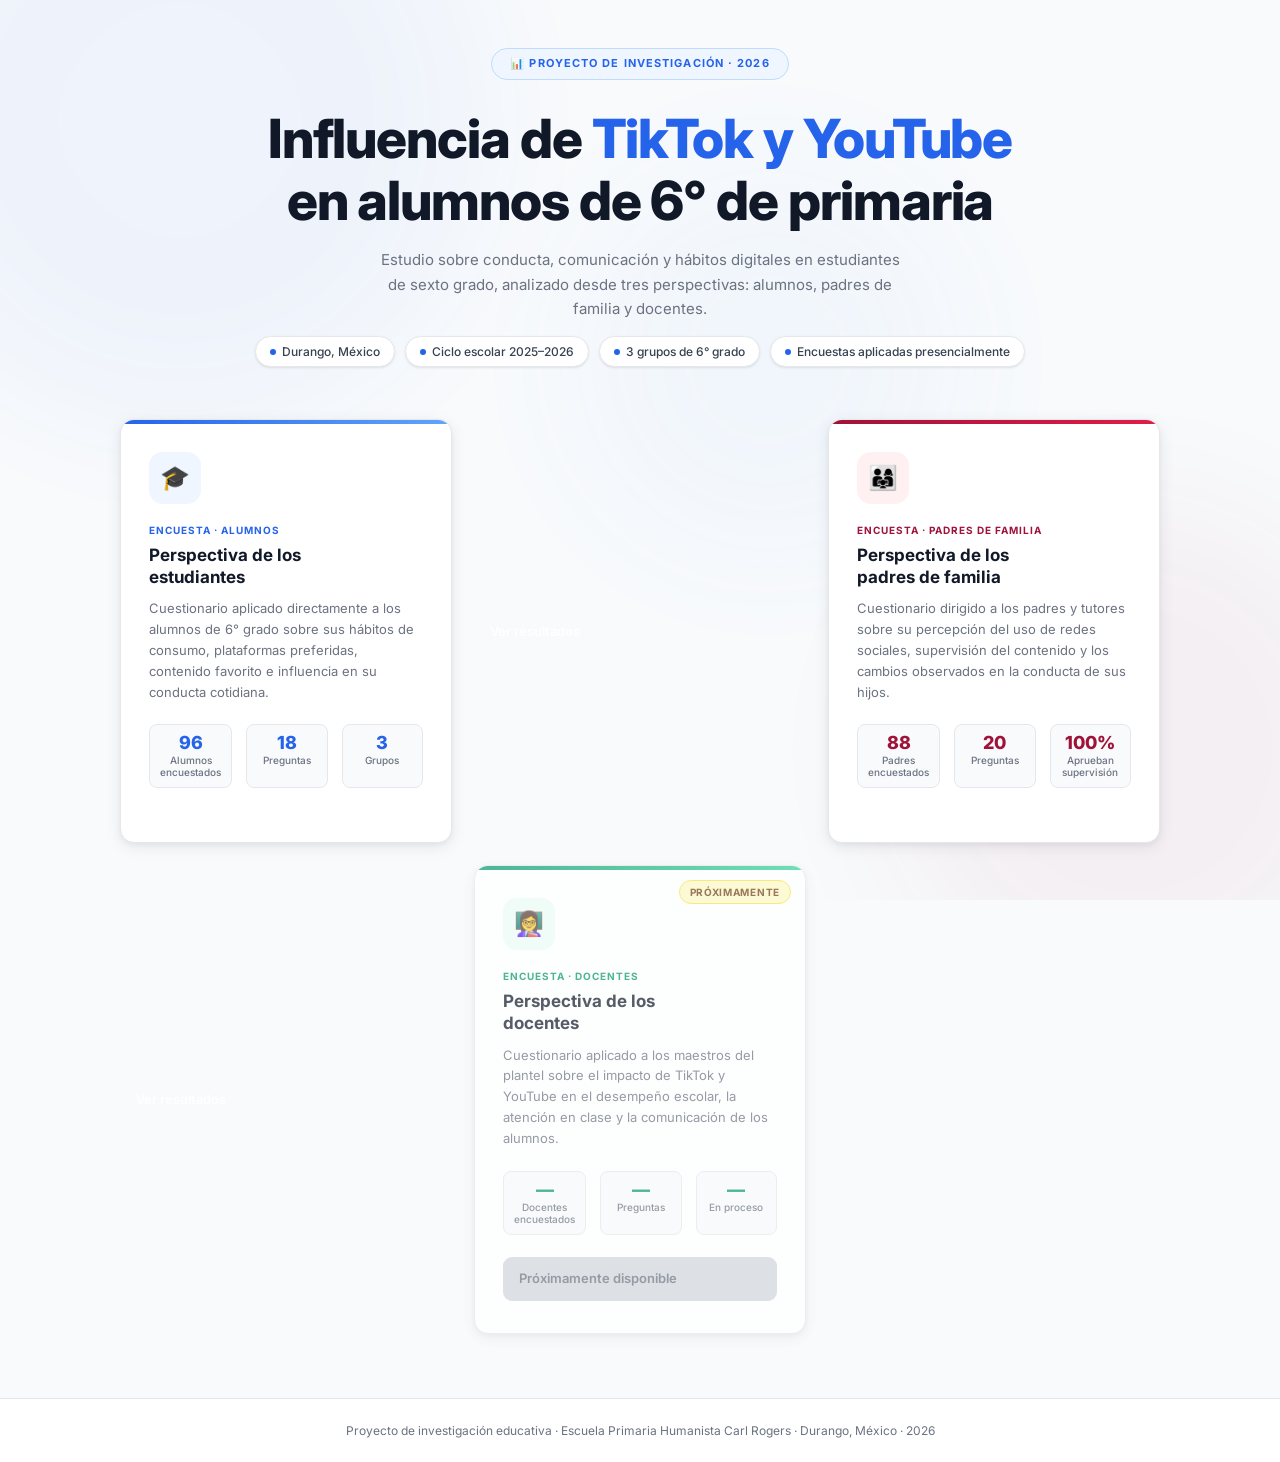
==== index.html @ 6d1504aa "Commit" ====
<!DOCTYPE html>
<html lang="es">

<head>
    <meta charset="UTF-8">
    <meta name="viewport" content="width=device-width, initial-scale=1.0">
    <title>Encuestas — TikTok y YouTube · 6° de Primaria</title>
    <link rel="preconnect" href="https://fonts.googleapis.com">
    <link href="https://fonts.googleapis.com/css2?family=Inter:wght@400;500;600;700;800&display=swap" rel="stylesheet">
    <link rel="stylesheet" href="stylesIndex.css">
</head>

<body>

    <!-- Círculos decorativos de fondo -->
    <div class="bg-decoration">
        <div class="bg-circle bg-c1"></div>
        <div class="bg-circle bg-c2"></div>
        <div class="bg-circle bg-c3"></div>
    </div>

    <main>

        <!-- Badge institucional -->
        <div class="inst-badge">
            📊 Proyecto de Investigación · 2026
        </div>

        <!-- Título principal -->
        <h1 class="hero-title">
            Influencia de <span>TikTok y YouTube</span><br>
            en alumnos de 6° de primaria
        </h1>
        <p class="hero-sub">
            Estudio sobre conducta, comunicación y hábitos digitales en estudiantes de sexto grado,
            analizado desde tres perspectivas: alumnos, padres de familia y docentes.
        </p>

        <!-- Chips de meta información -->
        <div class="meta-row">
            <div class="meta-chip"><span class="dot"></span>Durango, México</div>
            <div class="meta-chip"><span class="dot"></span>Ciclo escolar 2025–2026</div>
            <div class="meta-chip"><span class="dot"></span>3 grupos de 6° grado</div>
            <div class="meta-chip"><span class="dot"></span>Encuestas aplicadas presencialmente</div>
        </div>

        <!-- Cards de encuesta -->
        <div class="cards-grid">

            <!-- Card Alumnos -->
            <a href="encuestaSexto.html" class="survey-card card-alumnos">
                <div class="card-icon">🎓</div>
                <div class="card-type">Encuesta · Alumnos</div>
                <div class="card-title">Perspectiva de los<br>estudiantes</div>
                <p class="card-desc">
                    Cuestionario aplicado directamente a los alumnos de 6° grado sobre sus hábitos de consumo,
                    plataformas preferidas, contenido favorito e influencia en su conducta cotidiana.
                </p>
                <div class="card-stats">
                    <div class="cstat">
                        <div class="cstat-n">96</div>
                        <div class="cstat-l">Alumnos encuestados</div>
                    </div>
                    <div class="cstat">
                        <div class="cstat-n">18</div>
                        <div class="cstat-l">Preguntas</div>
                    </div>
                    <div class="cstat">
                        <div class="cstat-n">3</div>
                        <div class="cstat-l">Grupos</div>
                    </div>
                </div>
                <a href="encuestaSexto.html" class="card-btn">
                    Ver resultados
                    <span class="card-arrow">→</span>
                </a>
            </a>

            <!-- Card Padres -->
            <a href="encuestaPadres.html" class="survey-card card-padres">
                <div class="card-icon">👨‍👩‍👧</div>
                <div class="card-type">Encuesta · Padres de familia</div>
                <div class="card-title">Perspectiva de los<br>padres de familia</div>
                <p class="card-desc">
                    Cuestionario dirigido a los padres y tutores sobre su percepción del uso de redes sociales,
                    supervisión del contenido y los cambios observados en la conducta de sus hijos.
                </p>
                <div class="card-stats">
                    <div class="cstat">
                        <div class="cstat-n">88</div>
                        <div class="cstat-l">Padres encuestados</div>
                    </div>
                    <div class="cstat">
                        <div class="cstat-n">20</div>
                        <div class="cstat-l">Preguntas</div>
                    </div>
                    <div class="cstat">
                        <div class="cstat-n">100%</div>
                        <div class="cstat-l">Aprueban supervisión</div>
                    </div>
                </div>
                <a href="encuestaPadres.html" class="card-btn">
                    Ver resultados
                    <span class="card-arrow">→</span>
                </a>
            </a>

            <!-- Card Docentes (próximamente) -->
            <div class="survey-card card-docentes card-disabled">
                <div class="card-icon">👩‍🏫</div>
                <div class="card-type">Encuesta · Docentes</div>
                <div class="card-title">Perspectiva de los<br>docentes</div>
                <p class="card-desc">
                    Cuestionario aplicado a los maestros del plantel sobre el impacto de TikTok y YouTube
                    en el desempeño escolar, la atención en clase y la comunicación de los alumnos.
                </p>
                <div class="card-stats">
                    <div class="cstat">
                        <div class="cstat-n">—</div>
                        <div class="cstat-l">Docentes encuestados</div>
                    </div>
                    <div class="cstat">
                        <div class="cstat-n">—</div>
                        <div class="cstat-l">Preguntas</div>
                    </div>
                    <div class="cstat">
                        <div class="cstat-n">—</div>
                        <div class="cstat-l">En proceso</div>
                    </div>
                </div>
                <span class="card-btn">
                    Próximamente disponible
                    <span class="card-arrow">→</span>
                </span>
            </div>

        </div>
    </main>

    <footer>
        Proyecto de investigación educativa · Escuela Primaria Humanista Carl Rogers · Durango, México · 2026
    </footer>

</body>

</html>
---- stylesIndex.css ----
/* ============================================================
   index.css  —  Portada general del proyecto de encuestas
   Paleta corporativa · mismo sistema que encuestasSexto/Padres
   ============================================================ */

*,
*::before,
*::after {
    box-sizing: border-box;
    margin: 0;
    padding: 0;
}

:root {
    --primary: #2563EB;
    --secondary: #1E40AF;
    --celeste: #60A5FA;
    --guinda: #9F1239;
    --red: #DC2626;
    --bg: #F8FAFC;
    --card: #FFFFFF;
    --border: #E5E7EB;
    --txt: #111827;
    --txt2: #374151;
    --mute: #6B7280;
    --radius: 14px;
    --shadow-sm: 0 1px 3px rgba(0, 0, 0, .07), 0 1px 2px rgba(0, 0, 0, .04);
    --shadow-md: 0 4px 16px rgba(0, 0, 0, .08), 0 2px 6px rgba(0, 0, 0, .05);
    --shadow-lg: 0 12px 36px rgba(37, 99, 235, .14), 0 4px 12px rgba(0, 0, 0, .06);
}

body {
    background: var(--bg);
    color: var(--txt);
    font-family: 'Inter', 'Segoe UI', system-ui, sans-serif;
    font-size: 15px;
    line-height: 1.6;
    min-height: 100vh;
    display: flex;
    flex-direction: column;
}

/* ── Fondo decorativo ─────────────────────────────────── */
.bg-decoration {
    position: fixed;
    inset: 0;
    pointer-events: none;
    z-index: 0;
    overflow: hidden;
}

.bg-circle {
    position: absolute;
    border-radius: 50%;
    filter: blur(72px);
    opacity: .045;
}

.bg-c1 {
    width: 600px;
    height: 600px;
    background: var(--primary);
    top: -180px;
    left: -120px;
}

.bg-c2 {
    width: 500px;
    height: 500px;
    background: var(--guinda);
    bottom: -100px;
    right: -100px;
}

.bg-c3 {
    width: 380px;
    height: 380px;
    background: var(--celeste);
    top: 40%;
    left: 60%;
    transform: translate(-50%, -50%);
}

/* ── Contenido principal ──────────────────────────────── */
main {
    position: relative;
    z-index: 1;
    flex: 1;
    display: flex;
    flex-direction: column;
    align-items: center;
    justify-content: center;
    padding: 48px 24px 64px;
    text-align: center;
}

/* ── Badge institucional ──────────────────────────────── */
.inst-badge {
    display: inline-flex;
    align-items: center;
    gap: 8px;
    background: #EFF6FF;
    border: 1px solid #BFDBFE;
    border-radius: 100px;
    padding: 6px 18px;
    font-size: 11px;
    font-weight: 700;
    letter-spacing: .1em;
    text-transform: uppercase;
    color: var(--primary);
    margin-bottom: 28px;
}

/* ── Encabezado ───────────────────────────────────────── */
.hero-title {
    font-size: clamp(28px, 5vw, 54px);
    font-weight: 800;
    line-height: 1.15;
    color: var(--txt);
    max-width: 760px;
    margin: 0 auto 16px;
    letter-spacing: -.02em;
}

.hero-title span {
    color: var(--primary);
}

.hero-sub {
    font-size: 15px;
    color: var(--mute);
    max-width: 520px;
    margin: 0 auto 14px;
    line-height: 1.65;
}

/* ── Meta info chips ──────────────────────────────────── */
.meta-row {
    display: flex;
    justify-content: center;
    gap: 10px;
    flex-wrap: wrap;
    margin-bottom: 52px;
}

.meta-chip {
    display: flex;
    align-items: center;
    gap: 6px;
    background: var(--card);
    border: 1px solid var(--border);
    border-radius: 100px;
    padding: 5px 14px;
    font-size: 12px;
    color: var(--txt2);
    font-weight: 500;
    box-shadow: var(--shadow-sm);
}

.meta-chip .dot {
    width: 6px;
    height: 6px;
    border-radius: 50%;
    background: var(--primary);
    flex-shrink: 0;
}

/* ── Cards de encuesta ────────────────────────────────── */
.cards-grid {
    display: grid;
    grid-template-columns: repeat(3, 1fr);
    gap: 22px;
    width: 100%;
    max-width: 1040px;
    margin: 0 auto;
}

.survey-card {
    background: var(--card);
    border: 1px solid var(--border);
    border-radius: var(--radius);
    padding: 32px 28px;
    box-shadow: var(--shadow-md);
    display: flex;
    flex-direction: column;
    align-items: flex-start;
    text-align: left;
    transition: transform .22s ease, box-shadow .22s ease, border-color .22s ease;
    position: relative;
    overflow: hidden;
    text-decoration: none;
    color: inherit;
}

.survey-card::before {
    content: '';
    position: absolute;
    top: 0;
    left: 0;
    right: 0;
    height: 4px;
    border-radius: var(--radius) var(--radius) 0 0;
}

.survey-card:hover {
    transform: translateY(-5px);
    box-shadow: var(--shadow-lg);
}

.survey-card:hover .card-arrow {
    opacity: 1;
    transform: translateX(0);
}

/* Colores de acento por tarjeta */
.card-alumnos::before {
    background: linear-gradient(90deg, var(--primary), var(--celeste));
}

.card-padres::before {
    background: linear-gradient(90deg, var(--guinda), #E11D48);
}

.card-docentes::before {
    background: linear-gradient(90deg, #059669, #34D399);
}

.card-alumnos:hover {
    border-color: #BFDBFE;
}

.card-padres:hover {
    border-color: #FECDD3;
}

.card-docentes:hover {
    border-color: #A7F3D0;
}

/* Ícono grande */
.card-icon {
    width: 52px;
    height: 52px;
    border-radius: 14px;
    display: flex;
    align-items: center;
    justify-content: center;
    font-size: 24px;
    margin-bottom: 18px;
    flex-shrink: 0;
}

.card-alumnos .card-icon {
    background: #EFF6FF;
}

.card-padres .card-icon {
    background: #FFF1F2;
}

.card-docentes .card-icon {
    background: #ECFDF5;
}

/* Etiqueta tipo */
.card-type {
    font-size: 10px;
    font-weight: 700;
    letter-spacing: .1em;
    text-transform: uppercase;
    margin-bottom: 6px;
}

.card-alumnos .card-type {
    color: var(--primary);
}

.card-padres .card-type {
    color: var(--guinda);
}

.card-docentes .card-type {
    color: #059669;
}

.card-title {
    font-size: 17px;
    font-weight: 700;
    color: var(--txt);
    line-height: 1.3;
    margin-bottom: 10px;
}

.card-desc {
    font-size: 13px;
    color: var(--mute);
    line-height: 1.6;
    flex: 1;
    margin-bottom: 22px;
}

/* Stats mini dentro de card */
.card-stats {
    display: flex;
    gap: 14px;
    margin-bottom: 22px;
    width: 100%;
}

.cstat {
    flex: 1;
    background: var(--bg);
    border: 1px solid var(--border);
    border-radius: 8px;
    padding: 9px 10px;
    text-align: center;
}

.cstat-n {
    font-size: 18px;
    font-weight: 800;
    line-height: 1;
}

.cstat-l {
    font-size: 10px;
    color: var(--mute);
    margin-top: 2px;
    font-weight: 500;
    line-height: 1.2;
}

.card-alumnos .cstat-n {
    color: var(--primary);
}

.card-padres .cstat-n {
    color: var(--guinda);
}

.card-docentes .cstat-n {
    color: #059669;
}

/* Botón CTA dentro de card */
.card-btn {
    display: flex;
    align-items: center;
    justify-content: space-between;
    width: 100%;
    padding: 11px 16px;
    border-radius: 9px;
    font-size: 13px;
    font-weight: 600;
    cursor: pointer;
    border: none;
    text-decoration: none;
    transition: opacity .18s ease, filter .18s ease;
    color: #fff;
}

.card-btn:hover {
    filter: brightness(1.08);
}

.card-alumnos .card-btn {
    background: linear-gradient(90deg, var(--secondary), var(--primary));
}

.card-padres .card-btn {
    background: linear-gradient(90deg, #881337, var(--guinda));
}

.card-docentes .card-btn {
    background: linear-gradient(90deg, #065F46, #059669);
}

/* Card deshabilitada (docentes) */
.card-disabled {
    pointer-events: none;
    opacity: .7;
}

.card-disabled .card-btn {
    background: #D1D5DB;
    color: #6B7280;
    cursor: not-allowed;
}

.card-disabled::after {
    content: 'Próximamente';
    position: absolute;
    top: 14px;
    right: 14px;
    background: #FEF9C3;
    border: 1px solid #FDE047;
    color: #713F12;
    font-size: 10px;
    font-weight: 700;
    letter-spacing: .07em;
    text-transform: uppercase;
    padding: 3px 10px;
    border-radius: 100px;
}

.card-arrow {
    font-size: 14px;
    opacity: 0;
    transform: translateX(-4px);
    transition: opacity .18s ease, transform .18s ease;
}

/* ── Footer ───────────────────────────────────────────── */
footer {
    position: relative;
    z-index: 1;
    text-align: center;
    padding: 22px 24px;
    border-top: 1px solid var(--border);
    font-size: 12px;
    color: var(--mute);
    background: var(--card);
}

/* ── Responsive ───────────────────────────────────────── */
@media (max-width: 860px) {
    .cards-grid {
        grid-template-columns: 1fr;
        max-width: 480px;
    }

    .hero-title {
        font-size: clamp(24px, 6vw, 36px);
    }
}

@media (max-width: 480px) {
    main {
        padding: 36px 16px 48px;
    }

    .survey-card {
        padding: 24px 20px;
    }

    .card-stats {
        gap: 8px;
    }
}
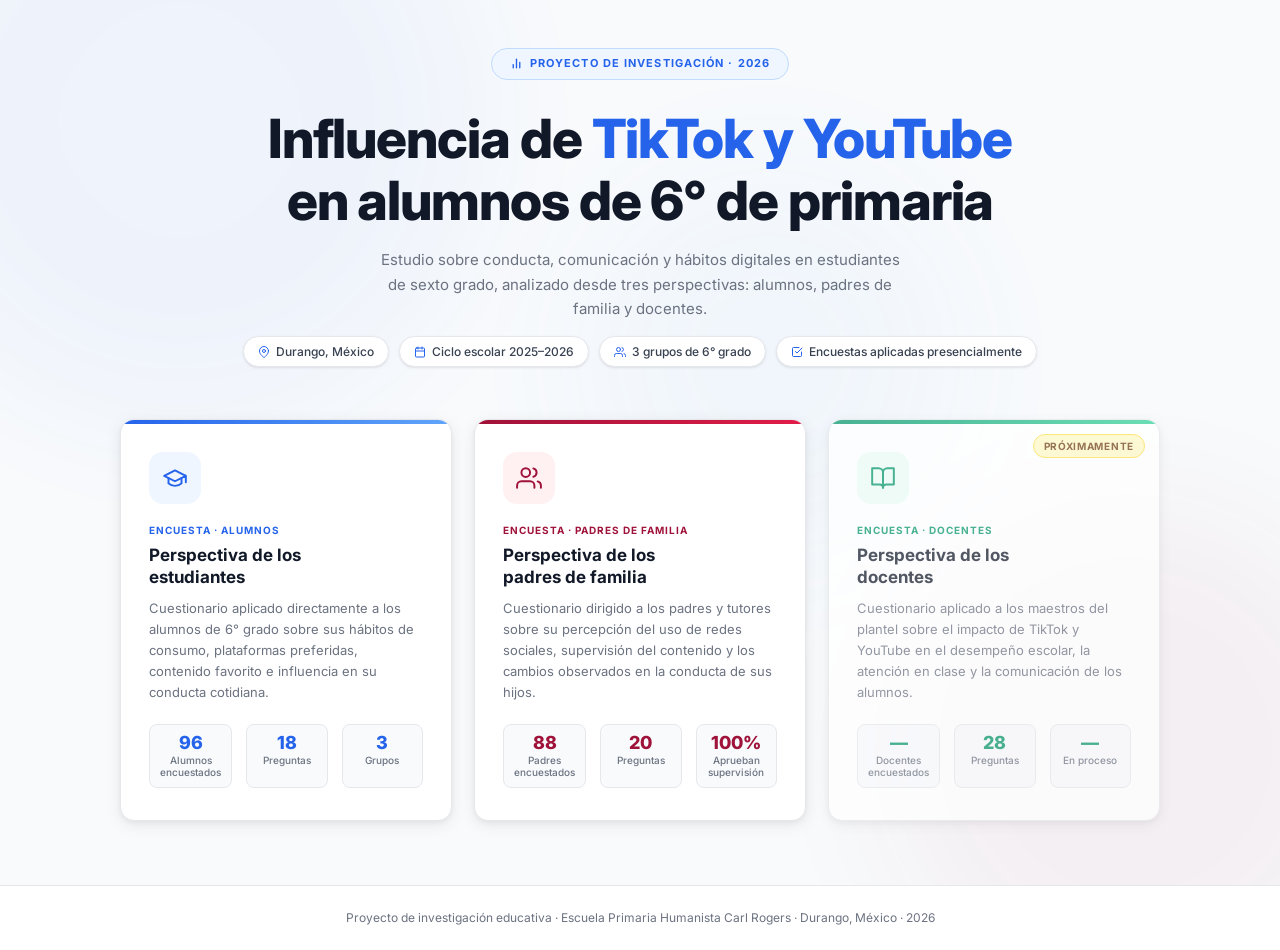
==== commit a53a1763: "Commit" ====
--- a/index.html
+++ b/index.html
@@ -12,7 +12,6 @@
 
 <body>
 
-    <!-- Círculos decorativos de fondo -->
     <div class="bg-decoration">
         <div class="bg-circle bg-c1"></div>
         <div class="bg-circle bg-c2"></div>
@@ -21,12 +20,16 @@
 
     <main>
 
-        <!-- Badge institucional -->
         <div class="inst-badge">
-            📊 Proyecto de Investigación · 2026
+            <svg xmlns="http://www.w3.org/2000/svg" width="13" height="13" viewBox="0 0 24 24" fill="none"
+                stroke="currentColor" stroke-width="2.5" stroke-linecap="round" stroke-linejoin="round">
+                <line x1="18" y1="20" x2="18" y2="10" />
+                <line x1="12" y1="20" x2="12" y2="4" />
+                <line x1="6" y1="20" x2="6" y2="14" />
+            </svg>
+            Proyecto de Investigación · 2026
         </div>
 
-        <!-- Título principal -->
         <h1 class="hero-title">
             Influencia de <span>TikTok y YouTube</span><br>
             en alumnos de 6° de primaria
@@ -36,20 +39,57 @@
             analizado desde tres perspectivas: alumnos, padres de familia y docentes.
         </p>
 
-        <!-- Chips de meta información -->
         <div class="meta-row">
-            <div class="meta-chip"><span class="dot"></span>Durango, México</div>
-            <div class="meta-chip"><span class="dot"></span>Ciclo escolar 2025–2026</div>
-            <div class="meta-chip"><span class="dot"></span>3 grupos de 6° grado</div>
-            <div class="meta-chip"><span class="dot"></span>Encuestas aplicadas presencialmente</div>
+            <div class="meta-chip">
+                <svg xmlns="http://www.w3.org/2000/svg" width="12" height="12" viewBox="0 0 24 24" fill="none"
+                    stroke="currentColor" stroke-width="2" stroke-linecap="round" stroke-linejoin="round">
+                    <path d="M21 10c0 7-9 13-9 13s-9-6-9-13a9 9 0 0 1 18 0z" />
+                    <circle cx="12" cy="10" r="3" />
+                </svg>
+                Durango, México
+            </div>
+            <div class="meta-chip">
+                <svg xmlns="http://www.w3.org/2000/svg" width="12" height="12" viewBox="0 0 24 24" fill="none"
+                    stroke="currentColor" stroke-width="2" stroke-linecap="round" stroke-linejoin="round">
+                    <rect x="3" y="4" width="18" height="18" rx="2" ry="2" />
+                    <line x1="16" y1="2" x2="16" y2="6" />
+                    <line x1="8" y1="2" x2="8" y2="6" />
+                    <line x1="3" y1="10" x2="21" y2="10" />
+                </svg>
+                Ciclo escolar 2025–2026
+            </div>
+            <div class="meta-chip">
+                <svg xmlns="http://www.w3.org/2000/svg" width="12" height="12" viewBox="0 0 24 24" fill="none"
+                    stroke="currentColor" stroke-width="2" stroke-linecap="round" stroke-linejoin="round">
+                    <path d="M17 21v-2a4 4 0 0 0-4-4H5a4 4 0 0 0-4 4v2" />
+                    <circle cx="9" cy="7" r="4" />
+                    <path d="M23 21v-2a4 4 0 0 0-3-3.87" />
+                    <path d="M16 3.13a4 4 0 0 1 0 7.75" />
+                </svg>
+                3 grupos de 6° grado
+            </div>
+            <div class="meta-chip">
+                <svg xmlns="http://www.w3.org/2000/svg" width="12" height="12" viewBox="0 0 24 24" fill="none"
+                    stroke="currentColor" stroke-width="2" stroke-linecap="round" stroke-linejoin="round">
+                    <polyline points="9 11 12 14 22 4" />
+                    <path d="M21 12v7a2 2 0 0 1-2 2H5a2 2 0 0 1-2-2V5a2 2 0 0 1 2-2h11" />
+                </svg>
+                Encuestas aplicadas presencialmente
+            </div>
         </div>
 
-        <!-- Cards de encuesta -->
         <div class="cards-grid">
 
             <!-- Card Alumnos -->
             <a href="encuestaSexto.html" class="survey-card card-alumnos">
-                <div class="card-icon">🎓</div>
+                <div class="card-icon">
+                    <!-- GraduationCap -->
+                    <svg xmlns="http://www.w3.org/2000/svg" width="26" height="26" viewBox="0 0 24 24" fill="none"
+                        stroke="currentColor" stroke-width="1.8" stroke-linecap="round" stroke-linejoin="round">
+                        <path d="M22 10v6M2 10l10-5 10 5-10 5z" />
+                        <path d="M6 12v5c3 3 9 3 12 0v-5" />
+                    </svg>
+                </div>
                 <div class="card-type">Encuesta · Alumnos</div>
                 <div class="card-title">Perspectiva de los<br>estudiantes</div>
                 <p class="card-desc">
@@ -70,15 +110,20 @@
                         <div class="cstat-l">Grupos</div>
                     </div>
                 </div>
-                <a href="encuestaSexto.html" class="card-btn">
-                    Ver resultados
-                    <span class="card-arrow">→</span>
-                </a>
             </a>
 
             <!-- Card Padres -->
             <a href="encuestaPadres.html" class="survey-card card-padres">
-                <div class="card-icon">👨‍👩‍👧</div>
+                <div class="card-icon">
+                    <!-- Users / familia -->
+                    <svg xmlns="http://www.w3.org/2000/svg" width="26" height="26" viewBox="0 0 24 24" fill="none"
+                        stroke="currentColor" stroke-width="1.8" stroke-linecap="round" stroke-linejoin="round">
+                        <path d="M17 21v-2a4 4 0 0 0-4-4H5a4 4 0 0 0-4 4v2" />
+                        <circle cx="9" cy="7" r="4" />
+                        <path d="M23 21v-2a4 4 0 0 0-3-3.87" />
+                        <path d="M16 3.13a4 4 0 0 1 0 7.75" />
+                    </svg>
+                </div>
                 <div class="card-type">Encuesta · Padres de familia</div>
                 <div class="card-title">Perspectiva de los<br>padres de familia</div>
                 <p class="card-desc">
@@ -99,15 +144,18 @@
                         <div class="cstat-l">Aprueban supervisión</div>
                     </div>
                 </div>
-                <a href="encuestaPadres.html" class="card-btn">
-                    Ver resultados
-                    <span class="card-arrow">→</span>
-                </a>
             </a>
 
-            <!-- Card Docentes (próximamente) -->
+            <!-- Card Docentes -->
             <div class="survey-card card-docentes card-disabled">
-                <div class="card-icon">👩‍🏫</div>
+                <div class="card-icon">
+                    <!-- BookOpen / pizarrón docente -->
+                    <svg xmlns="http://www.w3.org/2000/svg" width="26" height="26" viewBox="0 0 24 24" fill="none"
+                        stroke="currentColor" stroke-width="1.8" stroke-linecap="round" stroke-linejoin="round">
+                        <path d="M2 3h6a4 4 0 0 1 4 4v14a3 3 0 0 0-3-3H2z" />
+                        <path d="M22 3h-6a4 4 0 0 0-4 4v14a3 3 0 0 1 3-3h7z" />
+                    </svg>
+                </div>
                 <div class="card-type">Encuesta · Docentes</div>
                 <div class="card-title">Perspectiva de los<br>docentes</div>
                 <p class="card-desc">
@@ -120,7 +168,7 @@
                         <div class="cstat-l">Docentes encuestados</div>
                     </div>
                     <div class="cstat">
-                        <div class="cstat-n">—</div>
+                        <div class="cstat-n">28</div>
                         <div class="cstat-l">Preguntas</div>
                     </div>
                     <div class="cstat">
@@ -128,10 +176,6 @@
                         <div class="cstat-l">En proceso</div>
                     </div>
                 </div>
-                <span class="card-btn">
-                    Próximamente disponible
-                    <span class="card-arrow">→</span>
-                </span>
             </div>
 
         </div>
--- a/stylesIndex.css
+++ b/stylesIndex.css
@@ -1,7 +1,3 @@
-/* ============================================================
-   index.css  —  Portada general del proyecto de encuestas
-   Paleta corporativa · mismo sistema que encuestasSexto/Padres
-   ============================================================ */
 
 *,
 *::before,
@@ -40,7 +36,7 @@
     flex-direction: column;
 }
 
-/* ── Fondo decorativo ─────────────────────────────────── */
+/* Fondo decorativo */
 .bg-decoration {
     position: fixed;
     inset: 0;
@@ -81,7 +77,7 @@
     transform: translate(-50%, -50%);
 }
 
-/* ── Contenido principal ──────────────────────────────── */
+/* Contenido principal */
 main {
     position: relative;
     z-index: 1;
@@ -94,11 +90,11 @@
     text-align: center;
 }
 
-/* ── Badge institucional ──────────────────────────────── */
+/* Badge institucional */
 .inst-badge {
     display: inline-flex;
     align-items: center;
-    gap: 8px;
+    gap: 7px;
     background: #EFF6FF;
     border: 1px solid #BFDBFE;
     border-radius: 100px;
@@ -111,7 +107,12 @@
     margin-bottom: 28px;
 }
 
-/* ── Encabezado ───────────────────────────────────────── */
+.inst-badge svg {
+    stroke: var(--primary);
+    flex-shrink: 0;
+}
+
+/* Título */
 .hero-title {
     font-size: clamp(28px, 5vw, 54px);
     font-weight: 800;
@@ -134,7 +135,7 @@
     line-height: 1.65;
 }
 
-/* ── Meta info chips ──────────────────────────────────── */
+/* Meta chips */
 .meta-row {
     display: flex;
     justify-content: center;
@@ -157,15 +158,12 @@
     box-shadow: var(--shadow-sm);
 }
 
-.meta-chip .dot {
-    width: 6px;
-    height: 6px;
-    border-radius: 50%;
-    background: var(--primary);
+.meta-chip svg {
+    stroke: var(--primary);
     flex-shrink: 0;
 }
 
-/* ── Cards de encuesta ────────────────────────────────── */
+/* Grid de cards */
 .cards-grid {
     display: grid;
     grid-template-columns: repeat(3, 1fr);
@@ -173,8 +171,10 @@
     width: 100%;
     max-width: 1040px;
     margin: 0 auto;
-}
-
+    align-items: start;
+}
+
+/* Card base */
 .survey-card {
     background: var(--card);
     border: 1px solid var(--border);
@@ -190,8 +190,10 @@
     overflow: hidden;
     text-decoration: none;
     color: inherit;
-}
-
+    cursor: pointer;
+}
+
+/* Barra de color superior */
 .survey-card::before {
     content: '';
     position: absolute;
@@ -202,29 +204,24 @@
     border-radius: var(--radius) var(--radius) 0 0;
 }
 
+.card-alumnos::before {
+    background: linear-gradient(90deg, var(--primary), var(--celeste));
+}
+
+.card-padres::before {
+    background: linear-gradient(90deg, var(--guinda), #E11D48);
+}
+
+.card-docentes::before {
+    background: linear-gradient(90deg, #059669, #34D399);
+}
+
+/* Hover */
 .survey-card:hover {
     transform: translateY(-5px);
     box-shadow: var(--shadow-lg);
 }
 
-.survey-card:hover .card-arrow {
-    opacity: 1;
-    transform: translateX(0);
-}
-
-/* Colores de acento por tarjeta */
-.card-alumnos::before {
-    background: linear-gradient(90deg, var(--primary), var(--celeste));
-}
-
-.card-padres::before {
-    background: linear-gradient(90deg, var(--guinda), #E11D48);
-}
-
-.card-docentes::before {
-    background: linear-gradient(90deg, #059669, #34D399);
-}
-
 .card-alumnos:hover {
     border-color: #BFDBFE;
 }
@@ -233,11 +230,11 @@
     border-color: #FECDD3;
 }
 
-.card-docentes:hover {
+.card-docentes:not(.card-disabled):hover {
     border-color: #A7F3D0;
 }
 
-/* Ícono grande */
+/* Ícono SVG */
 .card-icon {
     width: 52px;
     height: 52px;
@@ -245,11 +242,11 @@
     display: flex;
     align-items: center;
     justify-content: center;
-    font-size: 24px;
     margin-bottom: 18px;
     flex-shrink: 0;
 }
 
+/* Fondo del cuadrado del ícono */
 .card-alumnos .card-icon {
     background: #EFF6FF;
 }
@@ -262,7 +259,20 @@
     background: #ECFDF5;
 }
 
-/* Etiqueta tipo */
+/* Color del trazo SVG según card */
+.card-alumnos .card-icon svg {
+    stroke: var(--primary);
+}
+
+.card-padres .card-icon svg {
+    stroke: var(--guinda);
+}
+
+.card-docentes .card-icon svg {
+    stroke: #059669;
+}
+
+/* Textos de card */
 .card-type {
     font-size: 10px;
     font-weight: 700;
@@ -295,15 +305,13 @@
     font-size: 13px;
     color: var(--mute);
     line-height: 1.6;
-    flex: 1;
     margin-bottom: 22px;
 }
 
-/* Stats mini dentro de card */
+/* Mini stats */
 .card-stats {
     display: flex;
     gap: 14px;
-    margin-bottom: 22px;
     width: 100%;
 }
 
@@ -342,49 +350,11 @@
     color: #059669;
 }
 
-/* Botón CTA dentro de card */
-.card-btn {
-    display: flex;
-    align-items: center;
-    justify-content: space-between;
-    width: 100%;
-    padding: 11px 16px;
-    border-radius: 9px;
-    font-size: 13px;
-    font-weight: 600;
-    cursor: pointer;
-    border: none;
-    text-decoration: none;
-    transition: opacity .18s ease, filter .18s ease;
-    color: #fff;
-}
-
-.card-btn:hover {
-    filter: brightness(1.08);
-}
-
-.card-alumnos .card-btn {
-    background: linear-gradient(90deg, var(--secondary), var(--primary));
-}
-
-.card-padres .card-btn {
-    background: linear-gradient(90deg, #881337, var(--guinda));
-}
-
-.card-docentes .card-btn {
-    background: linear-gradient(90deg, #065F46, #059669);
-}
-
-/* Card deshabilitada (docentes) */
+/* Card deshabilitada */
 .card-disabled {
+    cursor: not-allowed;
+    opacity: .72;
     pointer-events: none;
-    opacity: .7;
-}
-
-.card-disabled .card-btn {
-    background: #D1D5DB;
-    color: #6B7280;
-    cursor: not-allowed;
 }
 
 .card-disabled::after {
@@ -403,14 +373,7 @@
     border-radius: 100px;
 }
 
-.card-arrow {
-    font-size: 14px;
-    opacity: 0;
-    transform: translateX(-4px);
-    transition: opacity .18s ease, transform .18s ease;
-}
-
-/* ── Footer ───────────────────────────────────────────── */
+/* Footer */
 footer {
     position: relative;
     z-index: 1;
@@ -422,7 +385,7 @@
     background: var(--card);
 }
 
-/* ── Responsive ───────────────────────────────────────── */
+/* Responsive */
 @media (max-width: 860px) {
     .cards-grid {
         grid-template-columns: 1fr;
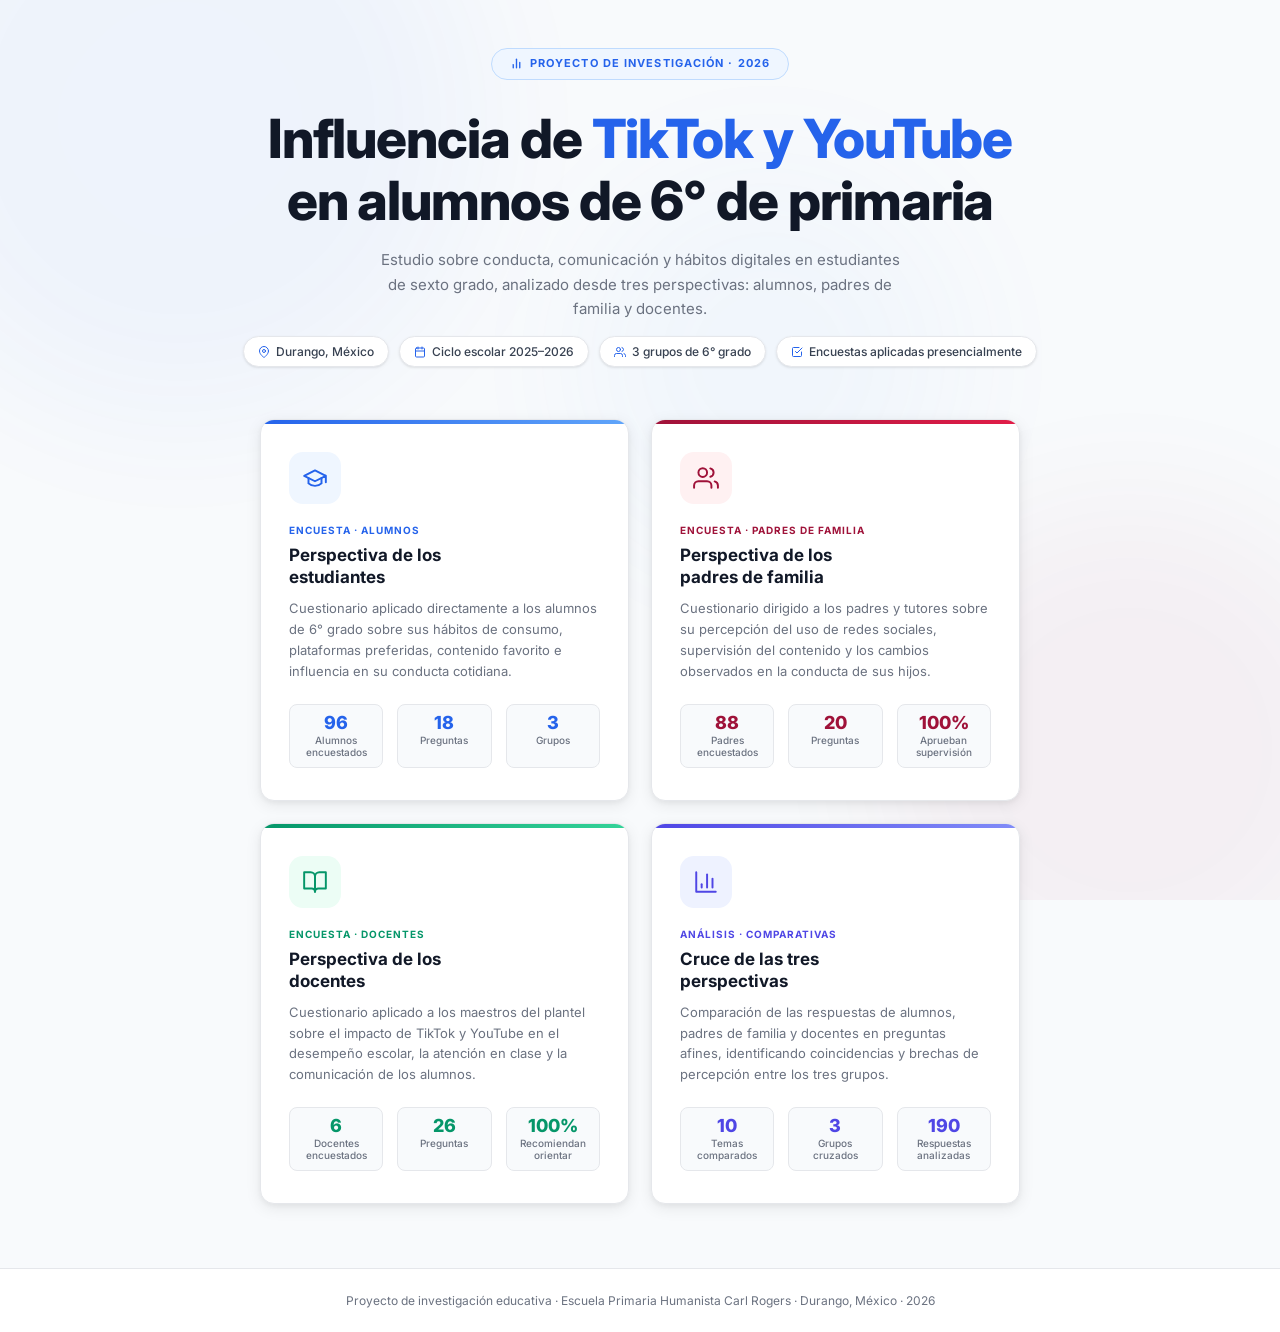
==== commit 5f71fb3b: "Commit" ====
--- a/index.html
+++ b/index.html
@@ -147,7 +147,7 @@
             </a>
 
             <!-- Card Docentes -->
-            <div class="survey-card card-docentes card-disabled">
+            <a href="encuestaDocentes.html" class="survey-card card-docentes">
                 <div class="card-icon">
                     <!-- BookOpen / pizarrón docente -->
                     <svg xmlns="http://www.w3.org/2000/svg" width="26" height="26" viewBox="0 0 24 24" fill="none"
@@ -164,19 +164,53 @@
                 </p>
                 <div class="card-stats">
                     <div class="cstat">
-                        <div class="cstat-n">—</div>
+                        <div class="cstat-n">6</div>
                         <div class="cstat-l">Docentes encuestados</div>
                     </div>
                     <div class="cstat">
-                        <div class="cstat-n">28</div>
+                        <div class="cstat-n">26</div>
                         <div class="cstat-l">Preguntas</div>
                     </div>
                     <div class="cstat">
-                        <div class="cstat-n">—</div>
-                        <div class="cstat-l">En proceso</div>
-                    </div>
-                </div>
-            </div>
+                        <div class="cstat-n">100%</div>
+                        <div class="cstat-l">Recomiendan orientar</div>
+                    </div>
+                </div>
+            </a>
+
+            <!-- Card Comparativas -->
+            <a href="comparativas.html" class="survey-card card-comparativas">
+                <div class="card-icon">
+                    <!-- BarChart comparativo -->
+                    <svg xmlns="http://www.w3.org/2000/svg" width="26" height="26" viewBox="0 0 24 24" fill="none"
+                        stroke="currentColor" stroke-width="1.8" stroke-linecap="round" stroke-linejoin="round">
+                        <path d="M3 3v18h18" />
+                        <path d="M18 17V9" />
+                        <path d="M13 17V5" />
+                        <path d="M8 17v-3" />
+                    </svg>
+                </div>
+                <div class="card-type">Análisis · Comparativas</div>
+                <div class="card-title">Cruce de las tres<br>perspectivas</div>
+                <p class="card-desc">
+                    Comparación de las respuestas de alumnos, padres de familia y docentes en preguntas afines,
+                    identificando coincidencias y brechas de percepción entre los tres grupos.
+                </p>
+                <div class="card-stats">
+                    <div class="cstat">
+                        <div class="cstat-n">10</div>
+                        <div class="cstat-l">Temas comparados</div>
+                    </div>
+                    <div class="cstat">
+                        <div class="cstat-n">3</div>
+                        <div class="cstat-l">Grupos cruzados</div>
+                    </div>
+                    <div class="cstat">
+                        <div class="cstat-n">190</div>
+                        <div class="cstat-l">Respuestas analizadas</div>
+                    </div>
+                </div>
+            </a>
 
         </div>
     </main>
--- a/stylesIndex.css
+++ b/stylesIndex.css
@@ -166,10 +166,10 @@
 /* Grid de cards */
 .cards-grid {
     display: grid;
-    grid-template-columns: repeat(3, 1fr);
+    grid-template-columns: repeat(2, 1fr);
     gap: 22px;
     width: 100%;
-    max-width: 1040px;
+    max-width: 760px;
     margin: 0 auto;
     align-items: start;
 }
@@ -216,6 +216,10 @@
     background: linear-gradient(90deg, #059669, #34D399);
 }
 
+.card-comparativas::before {
+    background: linear-gradient(90deg, #4F46E5, #818CF8);
+}
+
 /* Hover */
 .survey-card:hover {
     transform: translateY(-5px);
@@ -232,6 +236,10 @@
 
 .card-docentes:not(.card-disabled):hover {
     border-color: #A7F3D0;
+}
+
+.card-comparativas:hover {
+    border-color: #C7D2FE;
 }
 
 /* Ícono SVG */
@@ -259,6 +267,10 @@
     background: #ECFDF5;
 }
 
+.card-comparativas .card-icon {
+    background: #EEF2FF;
+}
+
 /* Color del trazo SVG según card */
 .card-alumnos .card-icon svg {
     stroke: var(--primary);
@@ -270,6 +282,10 @@
 
 .card-docentes .card-icon svg {
     stroke: #059669;
+}
+
+.card-comparativas .card-icon svg {
+    stroke: #4F46E5;
 }
 
 /* Textos de card */
@@ -293,6 +309,10 @@
     color: #059669;
 }
 
+.card-comparativas .card-type {
+    color: #4F46E5;
+}
+
 .card-title {
     font-size: 17px;
     font-weight: 700;
@@ -348,6 +368,10 @@
 
 .card-docentes .cstat-n {
     color: #059669;
+}
+
+.card-comparativas .cstat-n {
+    color: #4F46E5;
 }
 
 /* Card deshabilitada */
@@ -386,7 +410,7 @@
 }
 
 /* Responsive */
-@media (max-width: 860px) {
+@media (max-width: 700px) {
     .cards-grid {
         grid-template-columns: 1fr;
         max-width: 480px;
